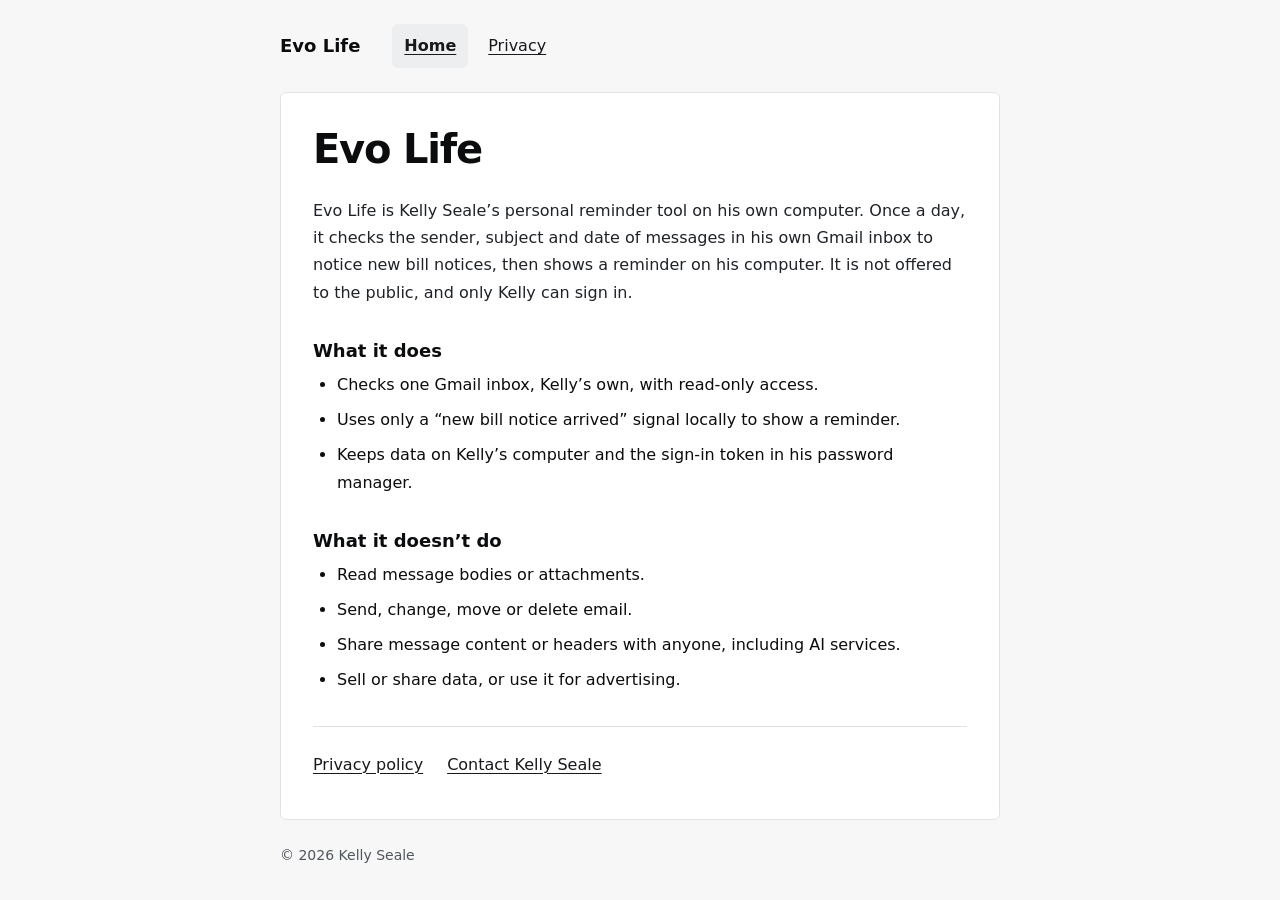
==== index.html @ 9ca0b937 "Evo Life: public homepage and privacy policy for the Google OAuth consent screen Co-Authored-By: Cla" ====
<!doctype html>
<html lang="en">
<head>
  <meta charset="utf-8">
  <meta name="viewport" content="width=device-width, initial-scale=1">
  <meta name="description" content="Evo Life is Kelly Seale's personal reminder tool. It checks Gmail message metadata once a day for new bill notices and shows reminders on his own computer.">
  <title>Evo Life</title>
  <link rel="icon" type="image/svg+xml" href="data:image/svg+xml,%3Csvg xmlns='http://www.w3.org/2000/svg' viewBox='0 0 32 32'%3E%3Crect width='32' height='32' rx='8' fill='%2318191c'/%3E%3Cpath d='m9 16 5 5 9-10' fill='none' stroke='%23ffffff' stroke-width='3' stroke-linecap='round' stroke-linejoin='round'/%3E%3C/svg%3E">
  <link rel="stylesheet" href="style.css">
</head>
<body>
  <a class="skip-link" href="#main">Skip to content</a>
  <header class="site-header wrap">
    <span class="site-name">Evo Life</span>
    <nav aria-label="Main navigation">
      <a href="index.html" aria-current="page">Home</a>
      <a href="privacy.html">Privacy</a>
    </nav>
  </header>
  <main id="main" class="wrap content" tabindex="-1">
    <h1>Evo Life</h1>
    <p class="intro">Evo Life is Kelly Seale’s personal reminder tool on his own computer. Once a day, it checks the sender, subject and date of messages in his own Gmail inbox to notice new bill notices, then shows a reminder on his computer. It is not offered to the public, and only Kelly can sign in.</p>
    <section aria-labelledby="does">
      <h2 id="does">What it does</h2>
      <ul>
        <li>Checks one Gmail inbox, Kelly’s own, with read-only access.</li>
        <li>Uses only a “new bill notice arrived” signal locally to show a reminder.</li>
        <li>Keeps data on Kelly’s computer and the sign-in token in his password manager.</li>
      </ul>
    </section>
    <section aria-labelledby="does-not">
      <h2 id="does-not">What it doesn’t do</h2>
      <ul>
        <li>Read message bodies or attachments.</li>
        <li>Send, change, move or delete email.</li>
        <li>Share message content or headers with anyone, including AI services.</li>
        <li>Sell or share data, or use it for advertising.</li>
      </ul>
    </section>
    <div class="page-links">
      <a href="privacy.html">Privacy policy</a>
      <a href="mailto:kellydseale@gmail.com">Contact Kelly Seale</a>
    </div>
  </main>
  <footer class="site-footer wrap">© 2026 Kelly Seale</footer>
</body>
</html>
---- style.css ----
/* Standalone subset of TD Graphite color and spacing tokens. */
:root {
  color-scheme: light dark;
  --bg: #f7f7f8;
  --card: #ffffff;
  --fg: #0b0c0e;
  --fg-soft: #1f2227;
  --muted-fg: #50565e;
  --border: #dfe2e6;
  --muted: #eceef0;
  --brand-text: #18191c;
  --ring: #18191c;
  --control-border: #7c838c;
  --space-1: 4px;
  --space-2: 8px;
  --space-3: 12px;
  --space-4: 16px;
  --space-6: 24px;
  --space-8: 32px;
  --radius-sm: 6px;
  --font-sans: system-ui, -apple-system, BlinkMacSystemFont, "Segoe UI", sans-serif;
  --font-mono: ui-monospace, "Cascadia Code", "Segoe UI Mono", monospace;
  --content-width: 720px;
  --touch-target: 44px;
}
@media (prefers-color-scheme: dark) {
  :root {
    --bg: #08090a;
    --card: #0e0f11;
    --fg: #f2f3f5;
    --fg-soft: #e3e5e8;
    --muted-fg: #9ba1a8;
    --border: #202226;
    --muted: #1a1c1f;
    --brand-text: #e7e9ec;
    --ring: #c9ccd1;
    --control-border: #666d77;
  }
}
* { box-sizing: border-box; }
html { scrollbar-color: var(--control-border) var(--bg); }
body {
  margin: 0;
  padding-inline: var(--space-6);
  background: var(--bg);
  color: var(--fg);
  font-family: var(--font-sans);
  font-size: 1rem;
  line-height: 1.7;
  overflow-wrap: anywhere;
  text-align: left;
}
.wrap { width: 100%; max-width: var(--content-width); margin-inline: auto; }
.site-header {
  display: flex;
  flex-wrap: wrap;
  align-items: center;
  gap: var(--space-3) var(--space-8);
  padding-block: var(--space-6);
}
.site-name { font-size: 1.125rem; font-weight: 650; }
nav { display: flex; flex-wrap: wrap; gap: var(--space-2); }
nav a { padding-inline: var(--space-3); }
nav a[aria-current="page"] { background: var(--muted); font-weight: 650; }
nav a:hover { background: var(--muted); }
.content {
  background: var(--card);
  padding: var(--space-8);
  border: 1px solid var(--border);
  border-radius: var(--radius-sm);
}
h1, h2, p, ul { margin: 0; }
h1 { font-size: clamp(2rem, 5vw, 2.5rem); line-height: 1.2; letter-spacing: -0.03em; text-wrap: balance; }
h2 { font-size: 1.125rem; line-height: 1.4; margin-bottom: var(--space-2); text-wrap: pretty; }
.intro { margin-top: var(--space-6); color: var(--fg-soft); }
section { margin-top: var(--space-8); }
ul { padding-left: var(--space-6); }
li + li { margin-top: var(--space-2); }
a {
  display: inline-block;
  min-width: var(--touch-target);
  min-height: var(--touch-target);
  padding-block: var(--space-2);
  max-width: 100%;
  color: var(--brand-text);
  border-radius: var(--radius-sm);
  text-decoration-thickness: 1px;
  text-underline-offset: 0.2em;
  touch-action: manipulation;
  -webkit-tap-highlight-color: var(--muted);
}
a:hover { text-decoration-thickness: 2px; }
a:focus-visible, main:focus-visible { outline: 3px solid var(--ring); outline-offset: 3px; }
code { font-family: var(--font-mono); font-size: 0.9em; }
.page-links { display: flex; flex-wrap: wrap; gap: var(--space-2) var(--space-6); margin-top: var(--space-8); padding-top: var(--space-4); border-top: 1px solid var(--border); }
.site-footer { padding-block: var(--space-6) var(--space-8); color: var(--muted-fg); font-size: 0.875rem; }
.skip-link { position: absolute; transform: translateY(-200%); padding-inline: var(--space-4); background: var(--card); }
.skip-link:focus { transform: translateY(0); }
@media (max-width: 480px) {
  body { padding-inline: var(--space-4); }
  .content { padding: var(--space-6); }
  .site-header { gap: var(--space-3) var(--space-6); }
}
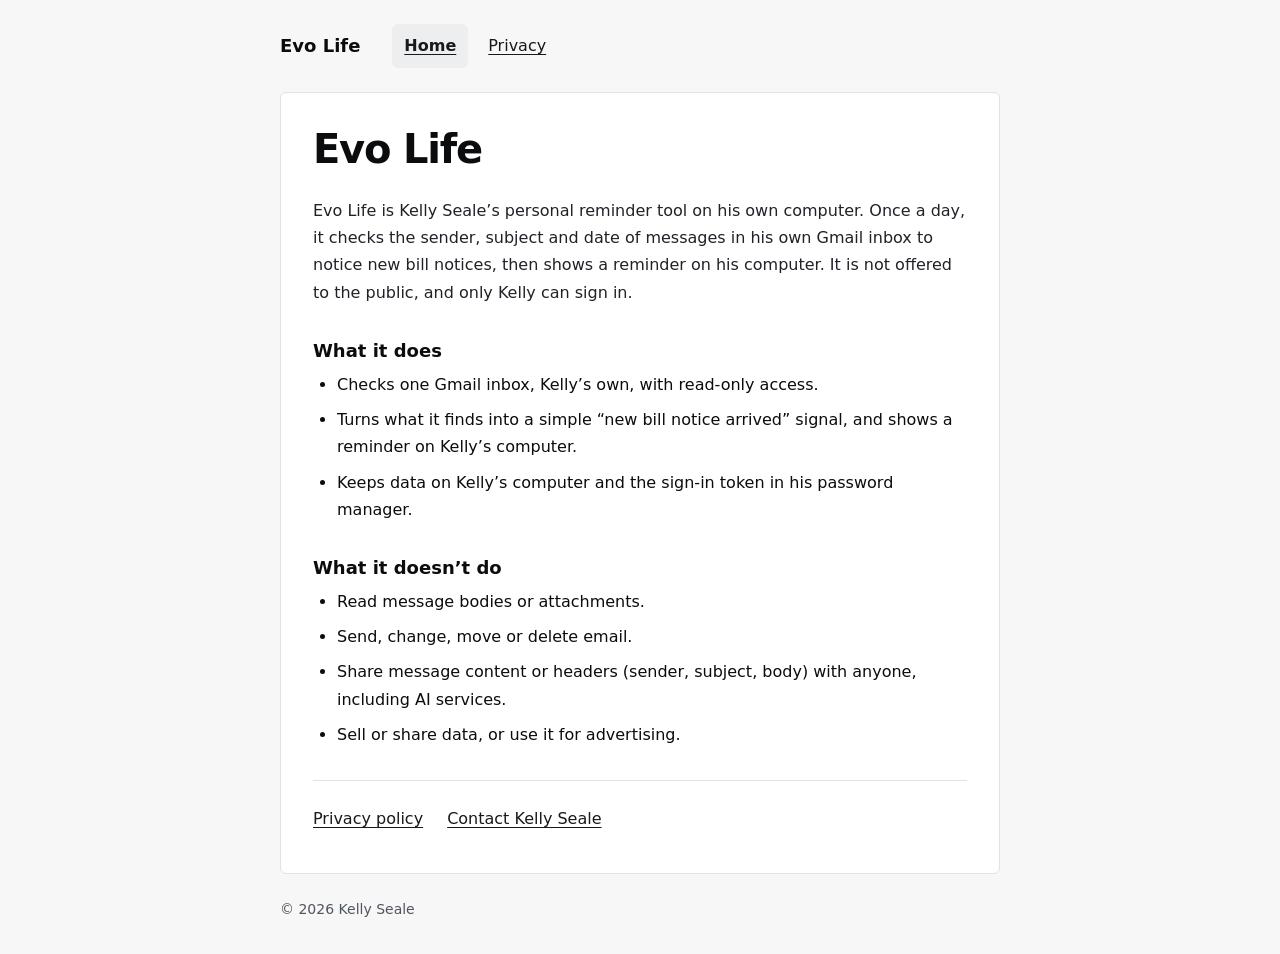
==== commit 84d15676: "Privacy: state precisely what reaches the AI model (signal + Kelly's own masked reminder text; never" ====
--- a/index.html
+++ b/index.html
@@ -24,7 +24,7 @@
       <h2 id="does">What it does</h2>
       <ul>
         <li>Checks one Gmail inbox, Kelly’s own, with read-only access.</li>
-        <li>Uses only a “new bill notice arrived” signal locally to show a reminder.</li>
+        <li>Turns what it finds into a simple “new bill notice arrived” signal, and shows a reminder on Kelly’s computer.</li>
         <li>Keeps data on Kelly’s computer and the sign-in token in his password manager.</li>
       </ul>
     </section>
@@ -33,7 +33,7 @@
       <ul>
         <li>Read message bodies or attachments.</li>
         <li>Send, change, move or delete email.</li>
-        <li>Share message content or headers with anyone, including AI services.</li>
+        <li>Share message content or headers (sender, subject, body) with anyone, including AI services.</li>
         <li>Sell or share data, or use it for advertising.</li>
       </ul>
     </section>
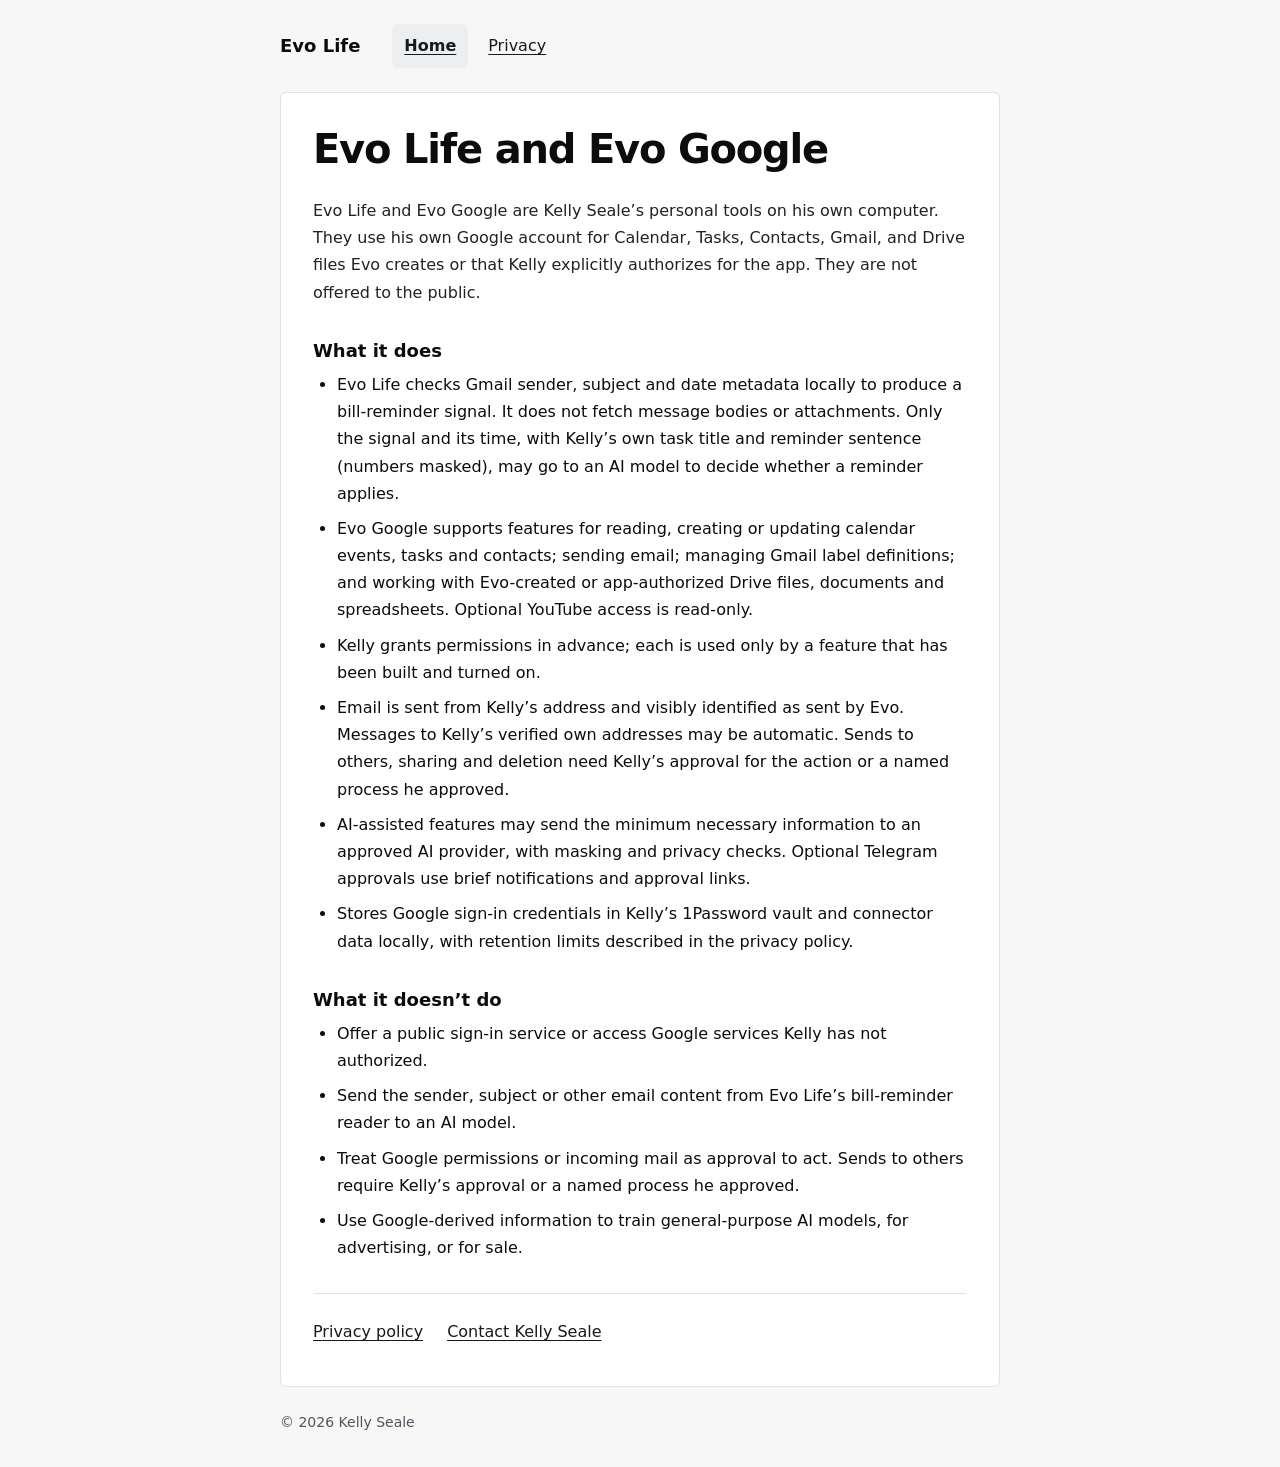
==== commit 21c9c017: "Privacy policy: Evo Life and Evo Google (Kelly-approved broader Google use, approval rules, retentio" ====
--- a/index.html
+++ b/index.html
@@ -3,7 +3,7 @@
 <head>
   <meta charset="utf-8">
   <meta name="viewport" content="width=device-width, initial-scale=1">
-  <meta name="description" content="Evo Life is Kelly Seale's personal reminder tool. It checks Gmail message metadata once a day for new bill notices and shows reminders on his own computer.">
+  <meta name="description" content="Evo Life and Evo Google are Kelly Seale’s personal tools on his own computer, using his Google account for reminders and approved productivity features.">
   <title>Evo Life</title>
   <link rel="icon" type="image/svg+xml" href="data:image/svg+xml,%3Csvg xmlns='http://www.w3.org/2000/svg' viewBox='0 0 32 32'%3E%3Crect width='32' height='32' rx='8' fill='%2318191c'/%3E%3Cpath d='m9 16 5 5 9-10' fill='none' stroke='%23ffffff' stroke-width='3' stroke-linecap='round' stroke-linejoin='round'/%3E%3C/svg%3E">
   <link rel="stylesheet" href="style.css">
@@ -18,23 +18,26 @@
     </nav>
   </header>
   <main id="main" class="wrap content" tabindex="-1">
-    <h1>Evo Life</h1>
-    <p class="intro">Evo Life is Kelly Seale’s personal reminder tool on his own computer. Once a day, it checks the sender, subject and date of messages in his own Gmail inbox to notice new bill notices, then shows a reminder on his computer. It is not offered to the public, and only Kelly can sign in.</p>
+    <h1>Evo Life and Evo Google</h1>
+    <p class="intro">Evo Life and Evo Google are Kelly Seale’s personal tools on his own computer. They use his own Google account for Calendar, Tasks, Contacts, Gmail, and Drive files Evo creates or that Kelly explicitly authorizes for the app. They are not offered to the public.</p>
     <section aria-labelledby="does">
       <h2 id="does">What it does</h2>
       <ul>
-        <li>Checks one Gmail inbox, Kelly’s own, with read-only access.</li>
-        <li>Turns what it finds into a simple “new bill notice arrived” signal, and shows a reminder on Kelly’s computer.</li>
-        <li>Keeps data on Kelly’s computer and the sign-in token in his password manager.</li>
+        <li>Evo Life checks Gmail sender, subject and date metadata locally to produce a bill-reminder signal. It does not fetch message bodies or attachments. Only the signal and its time, with Kelly’s own task title and reminder sentence (numbers masked), may go to an AI model to decide whether a reminder applies.</li>
+        <li>Evo Google supports features for reading, creating or updating calendar events, tasks and contacts; sending email; managing Gmail label definitions; and working with Evo-created or app-authorized Drive files, documents and spreadsheets. Optional YouTube access is read-only.</li>
+        <li>Kelly grants permissions in advance; each is used only by a feature that has been built and turned on.</li>
+        <li>Email is sent from Kelly’s address and visibly identified as sent by Evo. Messages to Kelly’s verified own addresses may be automatic. Sends to others, sharing and deletion need Kelly’s approval for the action or a named process he approved.</li>
+        <li>AI-assisted features may send the minimum necessary information to an approved AI provider, with masking and privacy checks. Optional Telegram approvals use brief notifications and approval links.</li>
+        <li>Stores Google sign-in credentials in Kelly’s 1Password vault and connector data locally, with retention limits described in the privacy policy.</li>
       </ul>
     </section>
     <section aria-labelledby="does-not">
       <h2 id="does-not">What it doesn’t do</h2>
       <ul>
-        <li>Read message bodies or attachments.</li>
-        <li>Send, change, move or delete email.</li>
-        <li>Share message content or headers (sender, subject, body) with anyone, including AI services.</li>
-        <li>Sell or share data, or use it for advertising.</li>
+        <li>Offer a public sign-in service or access Google services Kelly has not authorized.</li>
+        <li>Send the sender, subject or other email content from Evo Life’s bill-reminder reader to an AI model.</li>
+        <li>Treat Google permissions or incoming mail as approval to act. Sends to others require Kelly’s approval or a named process he approved.</li>
+        <li>Use Google-derived information to train general-purpose AI models, for advertising, or for sale.</li>
       </ul>
     </section>
     <div class="page-links">
